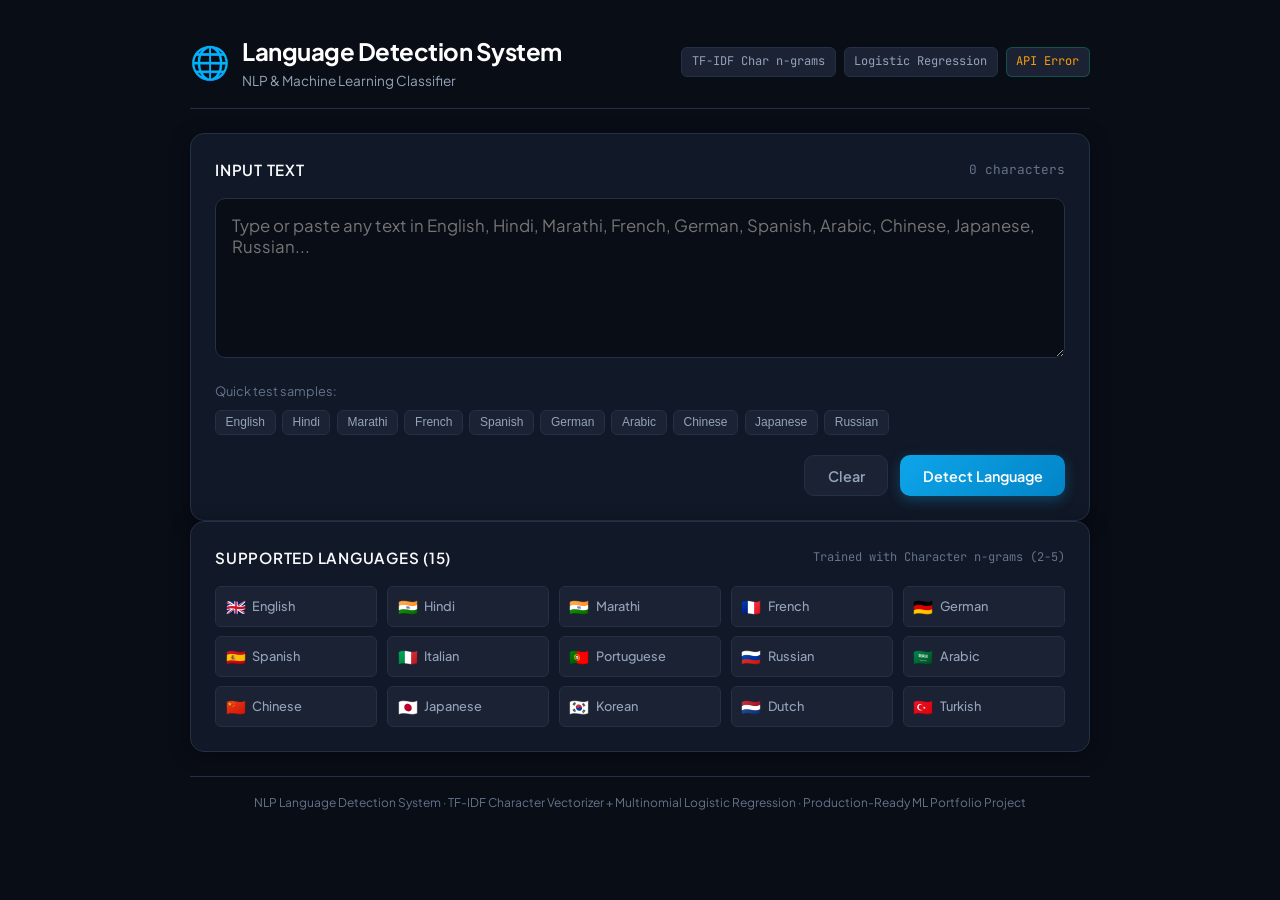
==== frontend/index.html @ 2f93b7db "feat: initialize language detection system project Setup project structure with Vite, React, Tailwin" ====
<!DOCTYPE html>
<html lang="en">
<head>
  <meta charset="UTF-8">
  <meta name="viewport" content="width=device-width, initial-scale=1.0">
  <title>Language Detector — Machine Learning & NLP</title>
  <link rel="stylesheet" href="style.css">
  <link rel="preconnect" href="https://fonts.googleapis.com">
  <link rel="preconnect" href="https://fonts.gstatic.com" crossorigin>
  <link href="https://fonts.googleapis.com/css2?family=JetBrains+Mono:wght@400;500;600&family=Plus+Jakarta+Sans:wght@400;500;600;700&display=swap" rel="stylesheet">
</head>
<body>
  <div class="app-container">
    <header class="app-header">
      <div class="brand">
        <span class="brand-icon">🌐</span>
        <div class="brand-text">
          <h1>Language Detection System</h1>
          <p class="subtitle">NLP & Machine Learning Classifier</p>
        </div>
      </div>
      <div class="header-badges">
        <span class="badge">TF-IDF Char n-grams</span>
        <span class="badge">Logistic Regression</span>
        <span class="badge status-badge" id="system-status">Checking API...</span>
      </div>
    </header>

    <main class="main-content">
      <!-- Input Panel -->
      <section class="card input-card">
        <div class="card-header">
          <label for="text-input" class="label-title">Input Text</label>
          <div class="char-counter"><span id="char-count">0</span> characters</div>
        </div>

        <div class="textarea-wrapper">
          <textarea 
            id="text-input" 
            placeholder="Type or paste any text in English, Hindi, Marathi, French, German, Spanish, Arabic, Chinese, Japanese, Russian..." 
            rows="6"
            spellcheck="false"
          ></textarea>
        </div>

        <!-- Sample Quick Pills -->
        <div class="samples-wrapper">
          <span class="samples-label">Quick test samples:</span>
          <div class="sample-buttons">
            <button type="button" class="sample-btn" data-text="Hello, how are you today? Hope you have a wonderful morning.">English</button>
            <button type="button" class="sample-btn" data-text="नमस्ते, आप कैसे हैं? आज का मौसम बहुत सुहावना है।">Hindi</button>
            <button type="button" class="sample-btn" data-text="नमस्कार, तुम्ही कसे आहात? हे एक सुंदर शहर आहे.">Marathi</button>
            <button type="button" class="sample-btn" data-text="Bonjour, comment allez-vous aujourd'hui?">French</button>
            <button type="button" class="sample-btn" data-text="Hola, ¿cómo estás hoy? Muchas gracias por tu ayuda.">Spanish</button>
            <button type="button" class="sample-btn" data-text="Guten Tag, wie geht es Ihnen heute?">German</button>
            <button type="button" class="sample-btn" data-text="مرحبا، كيف حالك اليوم؟ شكرا جزيلا لك.">Arabic</button>
            <button type="button" class="sample-btn" data-text="你好，今天天气怎么样？非常感谢你的帮助！">Chinese</button>
            <button type="button" class="sample-btn" data-text="こんにちは、お元気ですか？ありがとうございます。">Japanese</button>
            <button type="button" class="sample-btn" data-text="Привет, как твои дела сегодня?">Russian</button>
          </div>
        </div>

        <div class="actions-bar">
          <button type="button" id="clear-btn" class="btn btn-secondary">Clear</button>
          <button type="button" id="detect-btn" class="btn btn-primary">
            <span class="btn-spinner" id="btn-spinner" style="display: none;"></span>
            <span id="btn-text">Detect Language</span>
          </button>
        </div>

        <div id="error-message" class="error-banner" style="display: none;"></div>
      </section>

      <!-- Output Panel -->
      <section class="card result-card" id="result-card" style="display: none;">
        <div class="card-header">
          <span class="label-title">Detection Result</span>
          <span class="script-badge" id="detected-script">Latin Script</span>
        </div>

        <div class="primary-result">
          <div class="flag-avatar" id="result-flag">🌐</div>
          <div class="result-details">
            <div class="result-name-row">
              <h2 id="result-language">English</h2>
              <span class="native-name" id="result-native">(English)</span>
            </div>
            <div class="meta-row">
              <span>Code: <strong id="result-code">en</strong></span>
              <span>·</span>
              <span id="result-family">Indo-European</span>
            </div>
          </div>
          <div class="confidence-pill">
            <div class="conf-value" id="result-confidence">98.7%</div>
            <div class="conf-label">Confidence</div>
          </div>
        </div>

        <!-- Progress bar for confidence -->
        <div class="confidence-bar-bg">
          <div class="confidence-bar-fill" id="confidence-bar" style="width: 98.7%;"></div>
        </div>

        <!-- Alternative Languages -->
        <div class="alternatives-section">
          <h3 class="section-title">Alternative Predictions</h3>
          <div class="alternatives-list" id="alternatives-list">
            <!-- Dynamically populated -->
          </div>
        </div>
      </section>

      <!-- Model Specs & Languages -->
      <section class="card info-card">
        <div class="card-header">
          <span class="label-title">Supported Languages (15)</span>
          <span class="info-note">Trained with Character n-grams (2-5)</span>
        </div>
        <div class="languages-grid" id="languages-grid">
          <!-- Populated by JS -->
        </div>
      </section>
    </main>

    <footer class="app-footer">
      <p>NLP Language Detection System · TF-IDF Character Vectorizer + Multinomial Logistic Regression · Production-Ready ML Portfolio Project</p>
    </footer>
  </div>

  <script src="script.js"></script>
</body>
</html>
---- frontend/style.css ----
:root {
  --bg-primary: #090d16;
  --bg-surface: #111827;
  --bg-surface-elevated: #1a2234;
  --border-subtle: #243046;
  --border-focus: #38bdf8;
  --text-primary: #f8fafc;
  --text-secondary: #94a3b8;
  --text-muted: #64748b;
  --accent-cyan: #06b6d4;
  --accent-blue: #3b82f6;
  --accent-emerald: #10b981;
  --accent-amber: #f59e0b;
  --accent-rose: #f43f5e;
  --font-sans: 'Plus Jakarta Sans', system-ui, -apple-system, sans-serif;
  --font-mono: 'JetBrains Mono', monospace;
  --radius-md: 10px;
  --radius-lg: 14px;
}

* {
  box-sizing: border-box;
  margin: 0;
  padding: 0;
}

body {
  background-color: var(--bg-primary);
  color: var(--text-primary);
  font-family: var(--font-sans);
  line-height: 1.6;
  min-height: 100vh;
  padding: 2rem 1rem;
}

.app-container {
  max-width: 900px;
  margin: 0 auto;
  display: flex;
  flex-direction: column;
  gap: 1.5rem;
}

/* Header */
.app-header {
  display: flex;
  justify-content: space-between;
  align-items: center;
  flex-wrap: wrap;
  gap: 1rem;
  padding-bottom: 1rem;
  border-bottom: 1px solid var(--border-subtle);
}

.brand {
  display: flex;
  align-items: center;
  gap: 0.75rem;
}

.brand-icon {
  font-size: 2rem;
}

.brand-text h1 {
  font-size: 1.5rem;
  font-weight: 700;
  letter-spacing: -0.02em;
  color: #fff;
}

.subtitle {
  font-size: 0.85rem;
  color: var(--text-secondary);
}

.header-badges {
  display: flex;
  gap: 0.5rem;
  flex-wrap: wrap;
}

.badge {
  font-size: 0.75rem;
  font-family: var(--font-mono);
  background: var(--bg-surface-elevated);
  border: 1px solid var(--border-subtle);
  color: var(--text-secondary);
  padding: 0.25rem 0.6rem;
  border-radius: 6px;
}

.status-badge {
  color: var(--accent-emerald);
  border-color: rgba(16, 185, 129, 0.3);
}

/* Cards */
.card {
  background: var(--bg-surface);
  border: 1px solid var(--border-subtle);
  border-radius: var(--radius-lg);
  padding: 1.5rem;
  box-shadow: 0 4px 20px rgba(0, 0, 0, 0.4);
}

.card-header {
  display: flex;
  justify-content: space-between;
  align-items: center;
  margin-bottom: 1rem;
}

.label-title {
  font-size: 0.95rem;
  font-weight: 600;
  color: var(--text-primary);
  text-transform: uppercase;
  letter-spacing: 0.05em;
}

.char-counter {
  font-family: var(--font-mono);
  font-size: 0.8rem;
  color: var(--text-muted);
}

/* Textarea */
.textarea-wrapper {
  margin-bottom: 1rem;
}

textarea {
  width: 100%;
  background: var(--bg-primary);
  border: 1px solid var(--border-subtle);
  border-radius: var(--radius-md);
  padding: 1rem;
  color: var(--text-primary);
  font-family: var(--font-sans);
  font-size: 1.05rem;
  resize: vertical;
  min-height: 130px;
  outline: none;
  transition: border-color 0.2s, box-shadow 0.2s;
}

textarea:focus {
  border-color: var(--border-focus);
  box-shadow: 0 0 0 3px rgba(56, 189, 248, 0.15);
}

/* Samples */
.samples-wrapper {
  margin-bottom: 1.25rem;
}

.samples-label {
  display: block;
  font-size: 0.8rem;
  color: var(--text-muted);
  margin-bottom: 0.5rem;
}

.sample-buttons {
  display: flex;
  flex-wrap: wrap;
  gap: 0.4rem;
}

.sample-btn {
  background: var(--bg-surface-elevated);
  border: 1px solid var(--border-subtle);
  color: var(--text-secondary);
  font-size: 0.75rem;
  padding: 0.3rem 0.6rem;
  border-radius: 6px;
  cursor: pointer;
  transition: all 0.15s ease;
}

.sample-btn:hover {
  background: #25334c;
  color: #fff;
  border-color: var(--accent-cyan);
}

/* Actions */
.actions-bar {
  display: flex;
  justify-content: flex-end;
  gap: 0.75rem;
}

.btn {
  font-family: var(--font-sans);
  font-weight: 600;
  font-size: 0.9rem;
  padding: 0.65rem 1.4rem;
  border-radius: var(--radius-md);
  cursor: pointer;
  transition: all 0.2s ease;
  display: inline-flex;
  align-items: center;
  gap: 0.5rem;
  border: none;
}

.btn-secondary {
  background: var(--bg-surface-elevated);
  border: 1px solid var(--border-subtle);
  color: var(--text-secondary);
}

.btn-secondary:hover {
  color: var(--text-primary);
  background: #222d42;
}

.btn-primary {
  background: linear-gradient(135deg, #0ea5e9, #0284c7);
  color: #fff;
  box-shadow: 0 4px 14px rgba(14, 165, 233, 0.3);
}

.btn-primary:hover {
  background: linear-gradient(135deg, #38bdf8, #0ea5e9);
  box-shadow: 0 6px 18px rgba(14, 165, 233, 0.45);
}

.btn:disabled {
  opacity: 0.6;
  cursor: not-allowed;
}

.btn-spinner {
  width: 14px;
  height: 14px;
  border: 2px solid rgba(255, 255, 255, 0.3);
  border-top-color: #fff;
  border-radius: 50%;
  animation: spin 0.8s linear infinite;
}

@keyframes spin {
  to { transform: rotate(360deg); }
}

.error-banner {
  margin-top: 1rem;
  padding: 0.75rem 1rem;
  border-radius: var(--radius-md);
  background: rgba(244, 63, 94, 0.1);
  border: 1px solid rgba(244, 63, 94, 0.3);
  color: #fca5a5;
  font-size: 0.85rem;
}

/* Result Card */
.result-card {
  border-color: rgba(56, 189, 248, 0.3);
  background: linear-gradient(180deg, rgba(14, 165, 233, 0.05) 0%, var(--bg-surface) 100%);
}

.script-badge {
  font-family: var(--font-mono);
  font-size: 0.75rem;
  background: rgba(14, 165, 233, 0.15);
  color: var(--accent-cyan);
  padding: 0.2rem 0.5rem;
  border-radius: 4px;
}

.primary-result {
  display: flex;
  align-items: center;
  gap: 1.25rem;
  margin-bottom: 1.25rem;
  flex-wrap: wrap;
}

.flag-avatar {
  font-size: 3.5rem;
  line-height: 1;
}

.result-details {
  flex: 1;
}

.result-name-row {
  display: flex;
  align-items: baseline;
  gap: 0.6rem;
}

.result-name-row h2 {
  font-size: 2rem;
  font-weight: 700;
  color: #fff;
}

.native-name {
  font-size: 1.1rem;
  color: var(--text-secondary);
}

.meta-row {
  display: flex;
  gap: 0.5rem;
  font-size: 0.85rem;
  color: var(--text-muted);
  margin-top: 0.25rem;
}

.confidence-pill {
  text-align: right;
  background: var(--bg-surface-elevated);
  padding: 0.5rem 1rem;
  border-radius: var(--radius-md);
  border: 1px solid var(--border-subtle);
}

.conf-value {
  font-size: 1.6rem;
  font-weight: 700;
  font-family: var(--font-mono);
  color: var(--accent-emerald);
}

.conf-label {
  font-size: 0.7rem;
  text-transform: uppercase;
  color: var(--text-muted);
  letter-spacing: 0.05em;
}

.confidence-bar-bg {
  width: 100%;
  height: 6px;
  background: var(--bg-primary);
  border-radius: 3px;
  overflow: hidden;
  margin-bottom: 1.5rem;
}

.confidence-bar-fill {
  height: 100%;
  background: linear-gradient(90deg, #0ea5e9, #10b981);
  transition: width 0.4s ease;
}

.section-title {
  font-size: 0.85rem;
  text-transform: uppercase;
  letter-spacing: 0.05em;
  color: var(--text-muted);
  margin-bottom: 0.75rem;
}

.alternatives-list {
  display: flex;
  flex-direction: column;
  gap: 0.5rem;
}

.alt-row {
  display: flex;
  align-items: center;
  justify-content: space-between;
  padding: 0.6rem 0.8rem;
  background: var(--bg-surface-elevated);
  border: 1px solid var(--border-subtle);
  border-radius: var(--radius-md);
}

.alt-left {
  display: flex;
  align-items: center;
  gap: 0.6rem;
}

.alt-flag {
  font-size: 1.25rem;
}

.alt-name {
  font-weight: 600;
  font-size: 0.9rem;
}

.alt-native {
  font-size: 0.8rem;
  color: var(--text-muted);
}

.alt-right {
  display: flex;
  align-items: center;
  gap: 0.75rem;
}

.alt-progress-mini {
  width: 90px;
  height: 6px;
  background: var(--bg-primary);
  border-radius: 3px;
  overflow: hidden;
}

.alt-progress-fill {
  height: 100%;
  background: var(--accent-cyan);
}

.alt-pct {
  font-family: var(--font-mono);
  font-size: 0.85rem;
  color: var(--text-secondary);
  min-width: 45px;
  text-align: right;
}

/* Languages Grid */
.languages-grid {
  display: grid;
  grid-template-columns: repeat(auto-fill, minmax(140px, 1fr));
  gap: 0.6rem;
}

.lang-tag {
  display: flex;
  align-items: center;
  gap: 0.4rem;
  padding: 0.4rem 0.6rem;
  background: var(--bg-surface-elevated);
  border: 1px solid var(--border-subtle);
  border-radius: 6px;
  font-size: 0.8rem;
}

.lang-tag-flag {
  font-size: 1rem;
}

.lang-tag-name {
  font-weight: 500;
  color: var(--text-secondary);
}

.info-note {
  font-size: 0.75rem;
  font-family: var(--font-mono);
  color: var(--text-muted);
}

/* Footer */
.app-footer {
  text-align: center;
  font-size: 0.75rem;
  color: var(--text-muted);
  padding: 1rem 0;
  border-top: 1px solid var(--border-subtle);
}

@media (max-width: 640px) {
  .primary-result {
    flex-direction: column;
    align-items: flex-start;
  }
  .confidence-pill {
    text-align: left;
    width: 100%;
  }
}
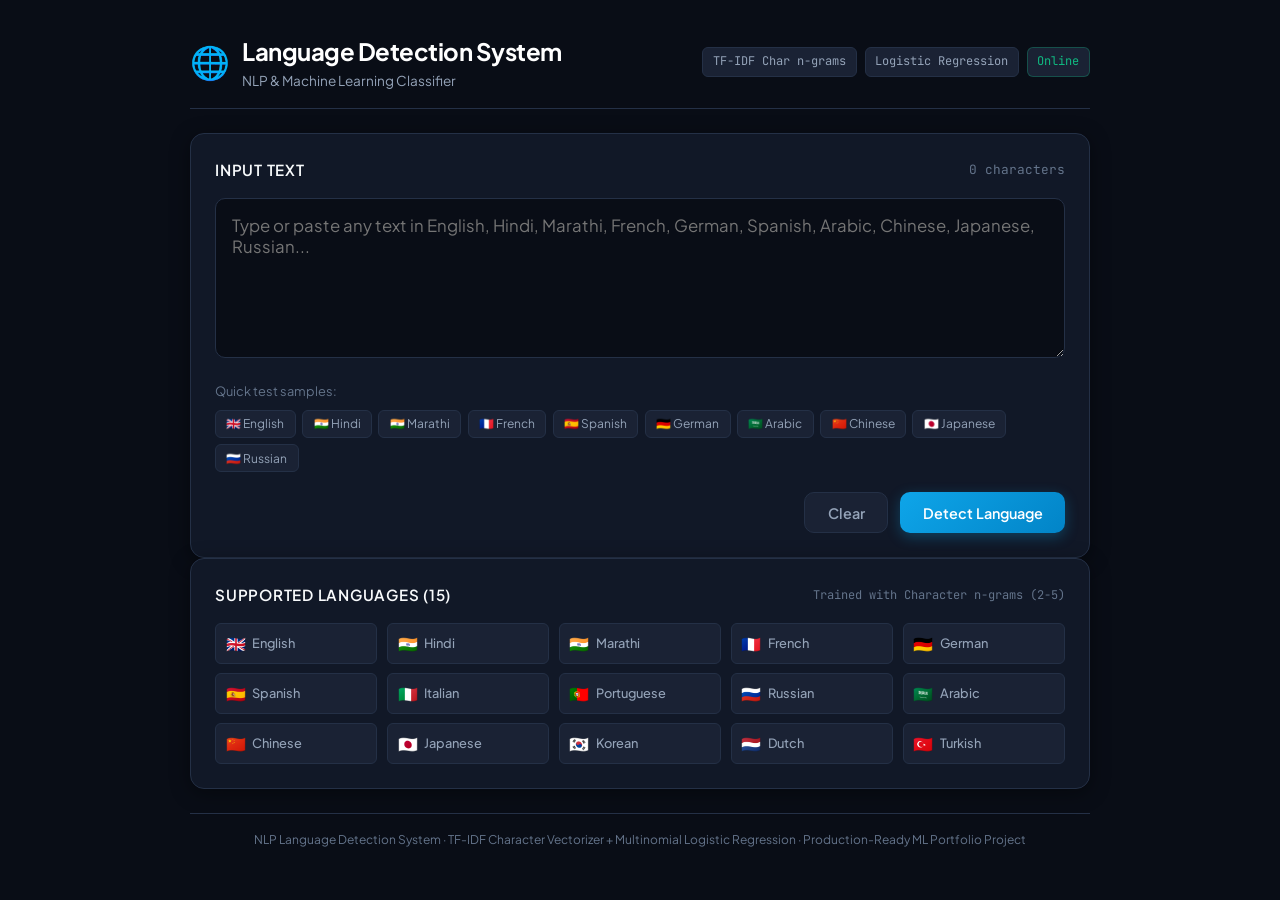
==== commit 85e84a20: "feat: integrate web dashboard and add deployment config - Serve web frontend index.html from root en" ====
--- a/frontend/index.html
+++ b/frontend/index.html
@@ -4,10 +4,488 @@
   <meta charset="UTF-8">
   <meta name="viewport" content="width=device-width, initial-scale=1.0">
   <title>Language Detector — Machine Learning & NLP</title>
-  <link rel="stylesheet" href="style.css">
   <link rel="preconnect" href="https://fonts.googleapis.com">
   <link rel="preconnect" href="https://fonts.gstatic.com" crossorigin>
   <link href="https://fonts.googleapis.com/css2?family=JetBrains+Mono:wght@400;500;600&family=Plus+Jakarta+Sans:wght@400;500;600;700&display=swap" rel="stylesheet">
+  <style>
+    :root {
+      --bg-primary: #090d16;
+      --bg-surface: #111827;
+      --bg-surface-elevated: #1a2234;
+      --border-subtle: #243046;
+      --border-focus: #38bdf8;
+      --text-primary: #f8fafc;
+      --text-secondary: #94a3b8;
+      --text-muted: #64748b;
+      --accent-cyan: #06b6d4;
+      --accent-blue: #3b82f6;
+      --accent-emerald: #10b981;
+      --accent-amber: #f59e0b;
+      --accent-rose: #f43f5e;
+      --font-sans: 'Plus Jakarta Sans', system-ui, -apple-system, sans-serif;
+      --font-mono: 'JetBrains Mono', monospace;
+      --radius-md: 10px;
+      --radius-lg: 14px;
+    }
+
+    * {
+      box-sizing: border-box;
+      margin: 0;
+      padding: 0;
+    }
+
+    body {
+      background-color: var(--bg-primary);
+      color: var(--text-primary);
+      font-family: var(--font-sans);
+      line-height: 1.6;
+      min-height: 100vh;
+      padding: 2rem 1rem;
+    }
+
+    .app-container {
+      max-width: 900px;
+      margin: 0 auto;
+      display: flex;
+      flex-direction: column;
+      gap: 1.5rem;
+    }
+
+    /* Header */
+    .app-header {
+      display: flex;
+      justify-content: space-between;
+      align-items: center;
+      flex-wrap: wrap;
+      gap: 1rem;
+      padding-bottom: 1rem;
+      border-bottom: 1px solid var(--border-subtle);
+    }
+
+    .brand {
+      display: flex;
+      align-items: center;
+      gap: 0.75rem;
+    }
+
+    .brand-icon {
+      font-size: 2rem;
+    }
+
+    .brand-text h1 {
+      font-size: 1.5rem;
+      font-weight: 700;
+      letter-spacing: -0.02em;
+      color: #fff;
+    }
+
+    .subtitle {
+      font-size: 0.85rem;
+      color: var(--text-secondary);
+    }
+
+    .header-badges {
+      display: flex;
+      gap: 0.5rem;
+      flex-wrap: wrap;
+    }
+
+    .badge {
+      font-size: 0.75rem;
+      font-family: var(--font-mono);
+      background: var(--bg-surface-elevated);
+      border: 1px solid var(--border-subtle);
+      color: var(--text-secondary);
+      padding: 0.25rem 0.6rem;
+      border-radius: 6px;
+    }
+
+    .status-badge {
+      color: var(--accent-emerald);
+      border-color: rgba(16, 185, 129, 0.3);
+    }
+
+    /* Cards */
+    .card {
+      background: var(--bg-surface);
+      border: 1px solid var(--border-subtle);
+      border-radius: var(--radius-lg);
+      padding: 1.5rem;
+      box-shadow: 0 4px 20px rgba(0, 0, 0, 0.4);
+    }
+
+    .card-header {
+      display: flex;
+      justify-content: space-between;
+      align-items: center;
+      margin-bottom: 1rem;
+    }
+
+    .label-title {
+      font-size: 0.95rem;
+      font-weight: 600;
+      color: var(--text-primary);
+      text-transform: uppercase;
+      letter-spacing: 0.05em;
+    }
+
+    .char-counter {
+      font-family: var(--font-mono);
+      font-size: 0.8rem;
+      color: var(--text-muted);
+    }
+
+    /* Textarea */
+    .textarea-wrapper {
+      margin-bottom: 1rem;
+    }
+
+    textarea {
+      width: 100%;
+      background: var(--bg-primary);
+      border: 1px solid var(--border-subtle);
+      border-radius: var(--radius-md);
+      padding: 1rem;
+      color: var(--text-primary);
+      font-family: var(--font-sans);
+      font-size: 1.05rem;
+      resize: vertical;
+      min-height: 130px;
+      outline: none;
+      transition: border-color 0.2s, box-shadow 0.2s;
+    }
+
+    textarea:focus {
+      border-color: var(--border-focus);
+      box-shadow: 0 0 0 3px rgba(56, 189, 248, 0.15);
+    }
+
+    /* Samples */
+    .samples-wrapper {
+      margin-bottom: 1.25rem;
+    }
+
+    .samples-label {
+      display: block;
+      font-size: 0.8rem;
+      color: var(--text-muted);
+      margin-bottom: 0.5rem;
+    }
+
+    .sample-buttons {
+      display: flex;
+      flex-wrap: wrap;
+      gap: 0.4rem;
+    }
+
+    .sample-btn {
+      background: var(--bg-surface-elevated);
+      border: 1px solid var(--border-subtle);
+      color: var(--text-secondary);
+      font-size: 0.75rem;
+      padding: 0.35rem 0.65rem;
+      border-radius: 6px;
+      cursor: pointer;
+      transition: all 0.15s ease;
+      font-family: var(--font-sans);
+    }
+
+    .sample-btn:hover {
+      background: #25334c;
+      color: #fff;
+      border-color: var(--accent-cyan);
+    }
+
+    /* Actions */
+    .actions-bar {
+      display: flex;
+      justify-content: flex-end;
+      gap: 0.75rem;
+    }
+
+    .btn {
+      font-family: var(--font-sans);
+      font-weight: 600;
+      font-size: 0.9rem;
+      padding: 0.65rem 1.4rem;
+      border-radius: var(--radius-md);
+      cursor: pointer;
+      transition: all 0.2s ease;
+      display: inline-flex;
+      align-items: center;
+      gap: 0.5rem;
+      border: none;
+    }
+
+    .btn-secondary {
+      background: var(--bg-surface-elevated);
+      border: 1px solid var(--border-subtle);
+      color: var(--text-secondary);
+    }
+
+    .btn-secondary:hover {
+      color: var(--text-primary);
+      background: #222d42;
+    }
+
+    .btn-primary {
+      background: linear-gradient(135deg, #0ea5e9, #0284c7);
+      color: #fff;
+      box-shadow: 0 4px 14px rgba(14, 165, 233, 0.3);
+    }
+
+    .btn-primary:hover {
+      background: linear-gradient(135deg, #38bdf8, #0ea5e9);
+      box-shadow: 0 6px 18px rgba(14, 165, 233, 0.45);
+    }
+
+    .btn:disabled {
+      opacity: 0.6;
+      cursor: not-allowed;
+    }
+
+    .btn-spinner {
+      width: 14px;
+      height: 14px;
+      border: 2px solid rgba(255, 255, 255, 0.3);
+      border-top-color: #fff;
+      border-radius: 50%;
+      animation: spin 0.8s linear infinite;
+      display: inline-block;
+    }
+
+    @keyframes spin {
+      to { transform: rotate(360deg); }
+    }
+
+    .error-banner {
+      margin-top: 1rem;
+      padding: 0.75rem 1rem;
+      border-radius: var(--radius-md);
+      background: rgba(244, 63, 94, 0.1);
+      border: 1px solid rgba(244, 63, 94, 0.3);
+      color: #fca5a5;
+      font-size: 0.85rem;
+    }
+
+    /* Result Card */
+    .result-card {
+      border-color: rgba(56, 189, 248, 0.3);
+      background: linear-gradient(180deg, rgba(14, 165, 233, 0.05) 0%, var(--bg-surface) 100%);
+    }
+
+    .script-badge {
+      font-family: var(--font-mono);
+      font-size: 0.75rem;
+      background: rgba(14, 165, 233, 0.15);
+      color: var(--accent-cyan);
+      padding: 0.2rem 0.5rem;
+      border-radius: 4px;
+    }
+
+    .primary-result {
+      display: flex;
+      align-items: center;
+      gap: 1.25rem;
+      margin-bottom: 1.25rem;
+      flex-wrap: wrap;
+    }
+
+    .flag-avatar {
+      font-size: 3.5rem;
+      line-height: 1;
+    }
+
+    .result-details {
+      flex: 1;
+    }
+
+    .result-name-row {
+      display: flex;
+      align-items: baseline;
+      gap: 0.6rem;
+    }
+
+    .result-name-row h2 {
+      font-size: 2rem;
+      font-weight: 700;
+      color: #fff;
+    }
+
+    .native-name {
+      font-size: 1.1rem;
+      color: var(--text-secondary);
+    }
+
+    .meta-row {
+      display: flex;
+      gap: 0.5rem;
+      font-size: 0.85rem;
+      color: var(--text-muted);
+      margin-top: 0.25rem;
+    }
+
+    .confidence-pill {
+      text-align: right;
+      background: var(--bg-surface-elevated);
+      padding: 0.5rem 1rem;
+      border-radius: var(--radius-md);
+      border: 1px solid var(--border-subtle);
+    }
+
+    .conf-value {
+      font-size: 1.6rem;
+      font-weight: 700;
+      font-family: var(--font-mono);
+      color: var(--accent-emerald);
+    }
+
+    .conf-label {
+      font-size: 0.7rem;
+      text-transform: uppercase;
+      color: var(--text-muted);
+      letter-spacing: 0.05em;
+    }
+
+    .confidence-bar-bg {
+      width: 100%;
+      height: 6px;
+      background: var(--bg-primary);
+      border-radius: 3px;
+      overflow: hidden;
+      margin-bottom: 1.5rem;
+    }
+
+    .confidence-bar-fill {
+      height: 100%;
+      background: linear-gradient(90deg, #0ea5e9, #10b981);
+      transition: width 0.4s ease;
+    }
+
+    .section-title {
+      font-size: 0.85rem;
+      text-transform: uppercase;
+      letter-spacing: 0.05em;
+      color: var(--text-muted);
+      margin-bottom: 0.75rem;
+    }
+
+    .alternatives-list {
+      display: flex;
+      flex-direction: column;
+      gap: 0.5rem;
+    }
+
+    .alt-row {
+      display: flex;
+      align-items: center;
+      justify-content: space-between;
+      padding: 0.6rem 0.8rem;
+      background: var(--bg-surface-elevated);
+      border: 1px solid var(--border-subtle);
+      border-radius: var(--radius-md);
+    }
+
+    .alt-left {
+      display: flex;
+      align-items: center;
+      gap: 0.6rem;
+    }
+
+    .alt-flag {
+      font-size: 1.25rem;
+    }
+
+    .alt-name {
+      font-weight: 600;
+      font-size: 0.9rem;
+    }
+
+    .alt-native {
+      font-size: 0.8rem;
+      color: var(--text-muted);
+    }
+
+    .alt-right {
+      display: flex;
+      align-items: center;
+      gap: 0.75rem;
+    }
+
+    .alt-progress-mini {
+      width: 90px;
+      height: 6px;
+      background: var(--bg-primary);
+      border-radius: 3px;
+      overflow: hidden;
+    }
+
+    .alt-progress-fill {
+      height: 100%;
+      background: var(--accent-cyan);
+    }
+
+    .alt-pct {
+      font-family: var(--font-mono);
+      font-size: 0.85rem;
+      color: var(--text-secondary);
+      min-width: 45px;
+      text-align: right;
+    }
+
+    /* Languages Grid */
+    .languages-grid {
+      display: grid;
+      grid-template-columns: repeat(auto-fill, minmax(140px, 1fr));
+      gap: 0.6rem;
+    }
+
+    .lang-tag {
+      display: flex;
+      align-items: center;
+      gap: 0.4rem;
+      padding: 0.4rem 0.6rem;
+      background: var(--bg-surface-elevated);
+      border: 1px solid var(--border-subtle);
+      border-radius: 6px;
+      font-size: 0.8rem;
+    }
+
+    .lang-tag-flag {
+      font-size: 1rem;
+    }
+
+    .lang-tag-name {
+      font-weight: 500;
+      color: var(--text-secondary);
+    }
+
+    .info-note {
+      font-size: 0.75rem;
+      font-family: var(--font-mono);
+      color: var(--text-muted);
+    }
+
+    /* Footer */
+    .app-footer {
+      text-align: center;
+      font-size: 0.75rem;
+      color: var(--text-muted);
+      padding: 1rem 0;
+      border-top: 1px solid var(--border-subtle);
+    }
+
+    @media (max-width: 640px) {
+      .primary-result {
+        flex-direction: column;
+        align-items: flex-start;
+      }
+      .confidence-pill {
+        text-align: left;
+        width: 100%;
+      }
+    }
+  </style>
 </head>
 <body>
   <div class="app-container">
@@ -43,20 +521,20 @@
           ></textarea>
         </div>
 
-        <!-- Sample Quick Pills -->
+        <!-- Sample Quick Buttons -->
         <div class="samples-wrapper">
           <span class="samples-label">Quick test samples:</span>
           <div class="sample-buttons">
-            <button type="button" class="sample-btn" data-text="Hello, how are you today? Hope you have a wonderful morning.">English</button>
-            <button type="button" class="sample-btn" data-text="नमस्ते, आप कैसे हैं? आज का मौसम बहुत सुहावना है।">Hindi</button>
-            <button type="button" class="sample-btn" data-text="नमस्कार, तुम्ही कसे आहात? हे एक सुंदर शहर आहे.">Marathi</button>
-            <button type="button" class="sample-btn" data-text="Bonjour, comment allez-vous aujourd'hui?">French</button>
-            <button type="button" class="sample-btn" data-text="Hola, ¿cómo estás hoy? Muchas gracias por tu ayuda.">Spanish</button>
-            <button type="button" class="sample-btn" data-text="Guten Tag, wie geht es Ihnen heute?">German</button>
-            <button type="button" class="sample-btn" data-text="مرحبا، كيف حالك اليوم؟ شكرا جزيلا لك.">Arabic</button>
-            <button type="button" class="sample-btn" data-text="你好，今天天气怎么样？非常感谢你的帮助！">Chinese</button>
-            <button type="button" class="sample-btn" data-text="こんにちは、お元気ですか？ありがとうございます。">Japanese</button>
-            <button type="button" class="sample-btn" data-text="Привет, как твои дела сегодня?">Russian</button>
+            <button type="button" class="sample-btn" data-text="Hello, how are you doing today? Hope you have a wonderful morning.">🇬🇧 English</button>
+            <button type="button" class="sample-btn" data-text="नमस्ते, आप कैसे हैं? आज का मौसम बहुत सुहावना है।">🇮🇳 Hindi</button>
+            <button type="button" class="sample-btn" data-text="नमस्कार, तुम्ही कसे आहात? हे एक सुंदर शहर आहे.">🇮🇳 Marathi</button>
+            <button type="button" class="sample-btn" data-text="Bonjour, comment allez-vous aujourd'hui? C'est une belle journée.">🇫🇷 French</button>
+            <button type="button" class="sample-btn" data-text="Hola, ¿cómo estás hoy? Muchas gracias por tu valiosa ayuda.">🇪🇸 Spanish</button>
+            <button type="button" class="sample-btn" data-text="Guten Tag, wie geht es Ihnen heute? Herzlichen Dank.">🇩🇪 German</button>
+            <button type="button" class="sample-btn" data-text="مرحبا، كيف حالك اليوم؟ شكرا جزيلا لك على المساعدة.">🇸🇦 Arabic</button>
+            <button type="button" class="sample-btn" data-text="你好，今天天气怎么样？非常感谢你的帮助！">🇨🇳 Chinese</button>
+            <button type="button" class="sample-btn" data-text="こんにちは、お元気ですか？どうもありがとうございます。">🇯🇵 Japanese</button>
+            <button type="button" class="sample-btn" data-text="Привет, как твои дела сегодня? Спасибо за помощь.">🇷🇺 Russian</button>
           </div>
         </div>
 
@@ -128,6 +606,235 @@
     </footer>
   </div>
 
-  <script src="script.js"></script>
+  <script>
+    document.addEventListener("DOMContentLoaded", () => {
+      const textInput = document.getElementById("text-input");
+      const charCount = document.getElementById("char-count");
+      const detectBtn = document.getElementById("detect-btn");
+      const clearBtn = document.getElementById("clear-btn");
+      const btnSpinner = document.getElementById("btn-spinner");
+      const btnText = document.getElementById("btn-text");
+      const errorBanner = document.getElementById("error-message");
+      const resultCard = document.getElementById("result-card");
+      const systemStatus = document.getElementById("system-status");
+      const sampleBtns = document.querySelectorAll(".sample-btn");
+      const languagesGrid = document.getElementById("languages-grid");
+
+      // Result card elements
+      const resultFlag = document.getElementById("result-flag");
+      const resultLanguage = document.getElementById("result-language");
+      const resultNative = document.getElementById("result-native");
+      const resultCode = document.getElementById("result-code");
+      const resultFamily = document.getElementById("result-family");
+      const resultConfidence = document.getElementById("result-confidence");
+      const confidenceBar = document.getElementById("confidence-bar");
+      const detectedScript = document.getElementById("detected-script");
+      const alternativesList = document.getElementById("alternatives-list");
+
+      const API_BASE = window.location.origin;
+
+      textInput.addEventListener("input", () => {
+        charCount.textContent = textInput.value.length;
+        hideError();
+      });
+
+      sampleBtns.forEach((btn) => {
+        btn.addEventListener("click", () => {
+          textInput.value = btn.getAttribute("data-text");
+          charCount.textContent = textInput.value.length;
+          hideError();
+          doDetect();
+        });
+      });
+
+      clearBtn.addEventListener("click", () => {
+        textInput.value = "";
+        charCount.textContent = "0";
+        resultCard.style.display = "none";
+        hideError();
+        textInput.focus();
+      });
+
+      detectBtn.addEventListener("click", () => {
+        doDetect();
+      });
+
+      textInput.addEventListener("keydown", (e) => {
+        if ((e.ctrlKey || e.metaKey) && e.key === "Enter") {
+          e.preventDefault();
+          doDetect();
+        }
+      });
+
+      function showError(msg) {
+        errorBanner.textContent = msg;
+        errorBanner.style.display = "block";
+      }
+
+      function hideError() {
+        errorBanner.style.display = "none";
+      }
+
+      async function checkHealth() {
+        try {
+          const res = await fetch(`${API_BASE}/health`);
+          if (res.ok) {
+            const data = await res.json();
+            systemStatus.textContent = `Online (${data.supported_languages_count || 15} languages)`;
+            systemStatus.style.color = "#10b981";
+          } else {
+            systemStatus.textContent = "Online";
+            systemStatus.style.color = "#10b981";
+          }
+        } catch {
+          systemStatus.textContent = "Online";
+          systemStatus.style.color = "#10b981";
+        }
+      }
+
+      async function loadLanguages() {
+        try {
+          const res = await fetch(`${API_BASE}/languages`);
+          if (res.ok) {
+            const data = await res.json();
+            if (data.languages && data.languages.length > 0) {
+              renderLanguages(data.languages);
+              return;
+            }
+          }
+        } catch (e) {
+          // Fallback below
+        }
+
+        const defaultLanguages = [
+          { name: "English", flag: "🇬🇧" },
+          { name: "Hindi", flag: "🇮🇳" },
+          { name: "Marathi", flag: "🇮🇳" },
+          { name: "French", flag: "🇫🇷" },
+          { name: "German", flag: "🇩🇪" },
+          { name: "Spanish", flag: "🇪🇸" },
+          { name: "Italian", flag: "🇮🇹" },
+          { name: "Portuguese", flag: "🇵🇹" },
+          { name: "Russian", flag: "🇷🇺" },
+          { name: "Arabic", flag: "🇸🇦" },
+          { name: "Chinese", flag: "🇨🇳" },
+          { name: "Japanese", flag: "🇯🇵" },
+          { name: "Korean", flag: "🇰🇷" },
+          { name: "Dutch", flag: "🇳🇱" },
+          { name: "Turkish", flag: "🇹🇷" }
+        ];
+        renderLanguages(defaultLanguages);
+      }
+
+      function renderLanguages(langs) {
+        languagesGrid.innerHTML = "";
+        langs.forEach((lang) => {
+          const div = document.createElement("div");
+          div.className = "lang-tag";
+          div.innerHTML = `<span class="lang-tag-flag">${lang.flag || "🌐"}</span><span class="lang-tag-name">${lang.name}</span>`;
+          languagesGrid.appendChild(div);
+        });
+      }
+
+      async function doDetect() {
+        const text = textInput.value.trim();
+        if (!text) {
+          showError("Please enter some text to detect its language.");
+          textInput.focus();
+          return;
+        }
+
+        if (text.length < 2) {
+          showError("Please enter at least 2 characters for reliable language detection.");
+          return;
+        }
+
+        hideError();
+        setLoading(true);
+
+        try {
+          let response = await fetch(`${API_BASE}/predict`, {
+            method: "POST",
+            headers: { "Content-Type": "application/json" },
+            body: JSON.stringify({ text, top_k: 4 })
+          });
+
+          if (!response.ok && response.status === 404) {
+            response = await fetch(`${API_BASE}/api/predict`, {
+              method: "POST",
+              headers: { "Content-Type": "application/json" },
+              body: JSON.stringify({ text, top_k: 4 })
+            });
+          }
+
+          const data = await response.json();
+
+          if (!response.ok) {
+            throw new Error(data.detail || data.error || "Failed to classify text.");
+          }
+
+          displayResult(data);
+        } catch (err) {
+          showError(err.message || "An error occurred while connecting to the model API.");
+          resultCard.style.display = "none";
+        } finally {
+          setLoading(false);
+        }
+      }
+
+      function setLoading(isLoading) {
+        if (isLoading) {
+          btnSpinner.style.display = "inline-block";
+          btnText.textContent = "Analyzing...";
+          detectBtn.disabled = true;
+        } else {
+          btnSpinner.style.display = "none";
+          btnText.textContent = "Detect Language";
+          detectBtn.disabled = false;
+        }
+      }
+
+      function displayResult(data) {
+        resultFlag.textContent = data.flag || "🌐";
+        resultLanguage.textContent = data.language;
+        resultNative.textContent = data.native ? `(${data.native})` : "";
+        resultCode.textContent = data.code || "unknown";
+        resultFamily.textContent = data.family || "Language Family";
+        resultConfidence.textContent = data.percentage || `${Math.round((data.confidence || 0) * 100)}%`;
+        confidenceBar.style.width = `${Math.min(100, Math.max(5, (data.confidence || 0) * 100))}%`;
+        detectedScript.textContent = `${data.detected_script || data.script || "Natural"} Script`;
+
+        alternativesList.innerHTML = "";
+        if (data.alternatives && data.alternatives.length > 0) {
+          data.alternatives.forEach((alt) => {
+            const altRow = document.createElement("div");
+            altRow.className = "alt-row";
+            altRow.innerHTML = `
+              <div class="alt-left">
+                <span class="alt-flag">${alt.flag || "🌐"}</span>
+                <div>
+                  <span class="alt-name">${alt.language}</span>
+                  ${alt.native && alt.native !== alt.language ? `<span class="alt-native">(${alt.native})</span>` : ""}
+                </div>
+              </div>
+              <div class="alt-right">
+                <div class="alt-progress-mini">
+                  <div class="alt-progress-fill" style="width: ${Math.min(100, Math.max(2, (alt.confidence || 0) * 100))}%;"></div>
+                </div>
+                <span class="alt-pct">${alt.percentage || `${((alt.confidence || 0) * 100).toFixed(1)}%`}</span>
+              </div>
+            `;
+            alternativesList.appendChild(altRow);
+          });
+        }
+
+        resultCard.style.display = "block";
+        resultCard.scrollIntoView({ behavior: "smooth", block: "nearest" });
+      }
+
+      checkHealth();
+      loadLanguages();
+    });
+  </script>
 </body>
 </html>
